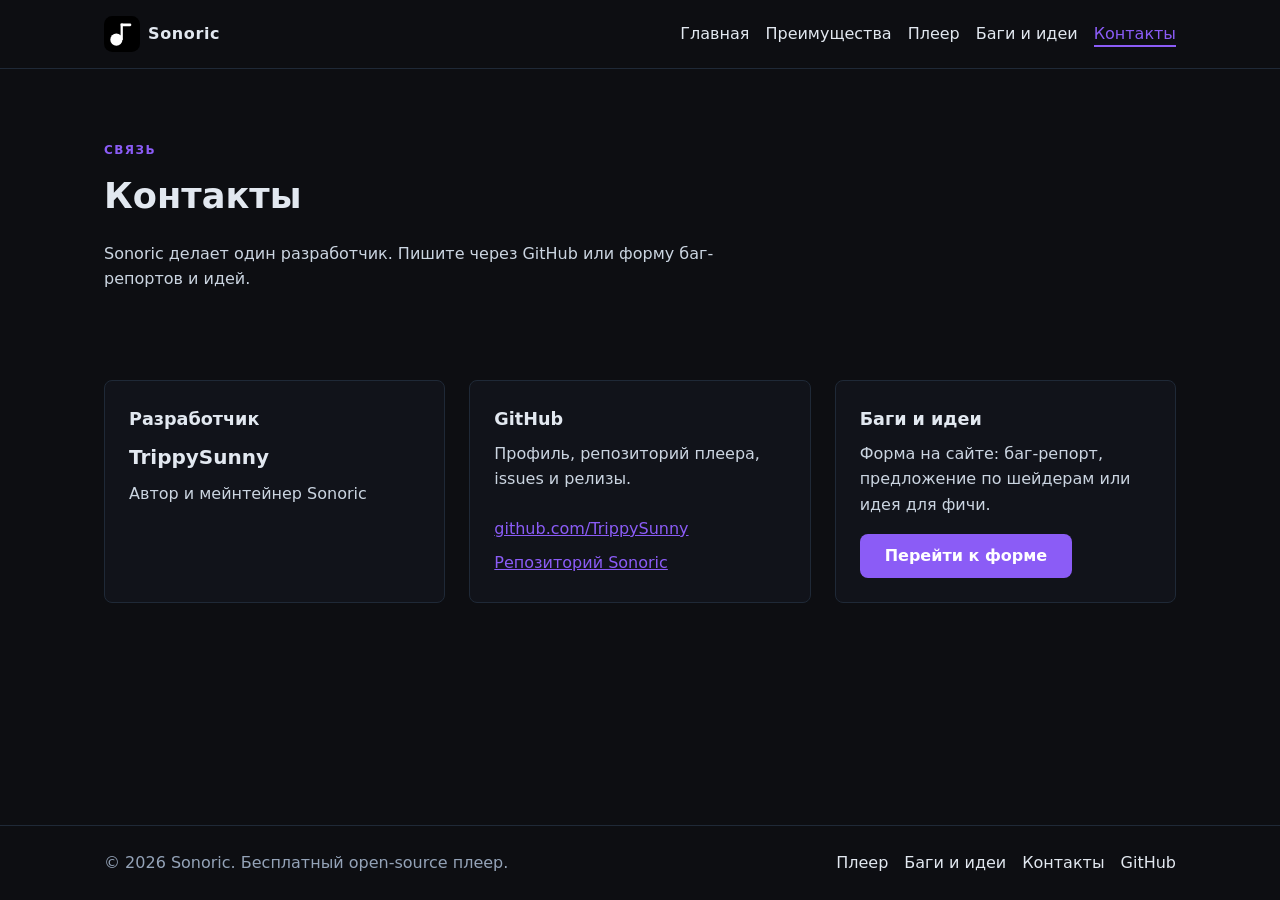
==== contacts.html @ 373dcc0c "site update" ====
<!DOCTYPE html>
<html lang="ru">
<head>
    <meta charset="UTF-8">
    <meta name="viewport" content="width=device-width, initial-scale=1.0">
    <meta name="description" content="Контакты разработчика Sonoric — TrippySunny. GitHub и форма баг-репортов.">
    <title>Sonoric — контакты</title>
    <link rel="stylesheet" href="css/style.css">
    <script src="js/main.js" defer></script>
</head>
<body>
    <a class="skip-link" href="#main">Перейти к содержимому</a>
    <header class="site-header">
        <div class="site-header__inner">
            <a class="site-logo" href="index.html">
                <svg class="site-logo__mark" viewBox="0 0 512 512" aria-hidden="true" focusable="false">
                    <rect width="512" height="512" rx="118" fill="#000000"></rect>
                    <g fill="#ffffff">
                        <circle cx="176" cy="336" r="86"></circle>
                        <rect x="236" y="108" width="32" height="232"></rect>
                        <rect x="236" y="108" width="152" height="36" rx="16"></rect>
                    </g>
                </svg>
                <span class="site-logo__name">Sonoric</span>
            </a>
            <nav class="site-nav" aria-label="Основная навигация">
                <ul class="site-nav__list">
                    <li class="site-nav__item">
                        <a class="site-nav__link" href="index.html">Главная</a>
                    </li>
                    <li class="site-nav__item">
                        <a class="site-nav__link" href="index.html#features">Преимущества</a>
                    </li>
                    <li class="site-nav__item">
                        <a class="site-nav__link" href="product.html">Плеер</a>
                    </li>
                    <li class="site-nav__item">
                        <a class="site-nav__link" href="order.html">Баги и идеи</a>
                    </li>
                    <li class="site-nav__item">
                        <a class="site-nav__link site-nav__link--current" href="contacts.html" aria-current="page">Контакты</a>
                    </li>
                </ul>
            </nav>
        </div>
    </header>
    <main id="main">
        <header class="page-hero">
            <p class="page-hero__eyebrow">Связь</p>
            <h1 class="page-hero__title">Контакты</h1>
            <p class="page-hero__text">Sonoric делает один разработчик. Пишите через GitHub или форму баг-репортов и идей.</p>
        </header>
        <section class="contacts" aria-labelledby="contacts-title">
            <h2 class="visually-hidden" id="contacts-title">Способы связи</h2>
            <div class="contacts__grid">
                <article class="contact-card">
                    <h3 class="contact-card__title">Разработчик</h3>
                    <address class="contact-card__address">
                        <p class="contact-card__name">TrippySunny</p>
                        <p class="contact-card__role">Автор и мейнтейнер Sonoric</p>
                    </address>
                </article>
                <article class="contact-card">
                    <h3 class="contact-card__title">GitHub</h3>
                    <p class="contact-card__text">Профиль, репозиторий плеера, issues и релизы.</p>
                    <ul class="contact-card__links">
                        <li>
                            <a class="contact-card__link" href="https://github.com/TrippySunny">github.com/TrippySunny</a>
                        </li>
                        <li>
                            <a class="contact-card__link" href="https://github.com/TrippySunny/Sonoric">Репозиторий Sonoric</a>
                        </li>
                    </ul>
                </article>
                <article class="contact-card">
                    <h3 class="contact-card__title">Баги и идеи</h3>
                    <p class="contact-card__text">Форма на сайте: баг-репорт, предложение по шейдерам или идея для фичи.</p>
                    <a class="button button--primary" href="order.html#feedback">Перейти к форме</a>
                </article>
            </div>
        </section>
    </main>
    <footer class="site-footer">
        <div class="site-footer__inner">
            <p class="site-footer__copy">© 2026 Sonoric. Бесплатный open-source плеер.</p>
            <ul class="site-footer__list">
                <li class="site-footer__item"><a class="site-footer__link" href="product.html">Плеер</a></li>
                <li class="site-footer__item"><a class="site-footer__link" href="order.html">Баги и идеи</a></li>
                <li class="site-footer__item"><a class="site-footer__link" href="contacts.html">Контакты</a></li>
                <li class="site-footer__item"><a class="site-footer__link" href="https://github.com/TrippySunny/Sonoric">GitHub</a></li>
            </ul>
        </div>
    </footer>
</body>
</html>
---- css/style.css ----
:root {
    --color-bg: #0d0e12;
    --color-text: #e2e8f0;
    --color-primary: #8b5cf6;
    --color-primary-dark: #6d28d9;
    --color-success: #10b981;
    --color-border: #1f2937;
    --color-danger: #ef4444;
    --space-sm: 8px;
    --space-md: 16px;
    --space-lg: 24px;
    --radius-sm: 6px;
    --radius-md: 8px;
}

*,
*::before,
*::after {
    box-sizing: border-box;
}

html {
    scroll-behavior: smooth;
    scroll-padding-top: 72px;
}

body {
    margin: 0;
    min-height: 100vh;
    display: flex;
    flex-direction: column;
    font-family: "Segoe UI", system-ui, sans-serif;
    line-height: 1.6;
    color: var(--color-text);
    background-color: var(--color-bg);
}

img,
svg {
    display: block;
    max-width: 100%;
}

a {
    color: var(--color-primary);
}

a:hover {
    color: var(--color-primary-dark);
}

a:focus-visible,
button:focus-visible,
input:focus-visible,
select:focus-visible,
textarea:focus-visible {
    outline: 2px solid var(--color-primary);
    outline-offset: 4px;
}

button,
input,
select,
textarea {
    font: inherit;
    color: inherit;
}

button:disabled,
input:disabled,
select:disabled,
textarea:disabled {
    opacity: 0.45;
    cursor: not-allowed;
}

code {
    font-family: inherit;
    font-weight: 700;
    color: var(--color-primary);
}

.skip-link {
    position: absolute;
    top: var(--space-sm);
    left: var(--space-sm);
    z-index: 20;
    padding: var(--space-sm) var(--space-md);
    background-color: var(--color-primary);
    color: #ffffff;
    text-decoration: none;
    border-radius: var(--radius-sm);
    transform: translateY(-140%);
}

.skip-link:focus-visible {
    transform: translateY(0);
}

.visually-hidden {
    position: absolute;
    width: 1px;
    height: 1px;
    padding: 0;
    margin: -1px;
    overflow: hidden;
    clip: rect(0, 0, 0, 0);
    white-space: nowrap;
    border: 0;
}

.site-header {
    position: sticky;
    top: 0;
    z-index: 10;
    border-bottom: 1px solid var(--color-border);
    background-color: var(--color-bg);
}

.site-header__inner {
    display: flex;
    align-items: center;
    justify-content: space-between;
    gap: var(--space-lg);
    max-width: 1120px;
    margin: 0 auto;
    padding: var(--space-md) var(--space-lg);
}

.site-logo {
    display: flex;
    align-items: center;
    gap: var(--space-sm);
    color: var(--color-text);
    text-decoration: none;
}

.site-logo:hover {
    color: var(--color-primary);
}

.site-logo__mark {
    width: 36px;
    height: 36px;
    flex-shrink: 0;
}

.site-logo__name {
    font-weight: 700;
    letter-spacing: 0.04em;
}

.site-nav__list {
    display: flex;
    flex-wrap: wrap;
    align-items: center;
    gap: var(--space-md);
    margin: 0;
    padding: 0;
    list-style: none;
}

.site-nav__link {
    color: var(--color-text);
    text-decoration: none;
    border-bottom: 2px solid transparent;
    padding-bottom: 2px;
}

.site-nav__link:hover,
.site-nav__link--current {
    color: var(--color-primary);
    border-bottom-color: var(--color-primary);
}

.button {
    display: inline-flex;
    align-items: center;
    justify-content: center;
    min-height: 44px;
    padding: var(--space-sm) var(--space-lg);
    border: 1px solid transparent;
    border-radius: var(--radius-md);
    text-decoration: none;
    font-weight: 700;
    cursor: pointer;
}

.button--primary {
    background-color: var(--color-primary);
    color: #ffffff;
}

.button--primary:hover {
    background-color: var(--color-primary-dark);
    color: #ffffff;
}

.button--success {
    background-color: var(--color-success);
    color: #0d0e12;
}

.button--success:hover {
    color: #0d0e12;
    filter: brightness(1.12);
}

.button:disabled {
    background-color: var(--color-border);
    color: var(--color-text);
    filter: none;
}

main {
    flex: 1 0 auto;
    width: 100%;
    max-width: 1120px;
    margin: 0 auto;
    padding: var(--space-lg);
}

.hero {
    display: grid;
    grid-template-columns: minmax(0, 1.2fr) minmax(220px, 0.8fr);
    gap: var(--space-lg);
    align-items: center;
    padding: 48px 0 var(--space-lg);
}

.hero__eyebrow,
.page-hero__eyebrow,
.repo-card__eyebrow {
    margin: 0 0 var(--space-sm);
    color: var(--color-primary);
    letter-spacing: 0.12em;
    text-transform: uppercase;
    font-size: 0.75rem;
    font-weight: 700;
}

.hero__title {
    margin: 0;
    font-size: clamp(2.4rem, 6vw, 4.2rem);
    line-height: 1.05;
    letter-spacing: -0.04em;
}

.hero__tagline {
    margin: var(--space-md) 0;
    font-size: 1.15rem;
    color: #cbd5e1;
}

.hero__text,
.page-hero__text {
    margin: 0 0 var(--space-lg);
    max-width: 42rem;
    color: #cbd5e1;
}

.hero__actions {
    display: flex;
    flex-wrap: wrap;
    gap: var(--space-md);
}

.hero__visual {
    display: flex;
    align-items: flex-end;
    justify-content: center;
    min-height: 220px;
    padding: var(--space-lg);
    border: 1px solid var(--color-border);
    border-radius: var(--radius-md);
    background-color: #11131a;
}

.eq-bars {
    display: flex;
    align-items: flex-end;
    gap: var(--space-sm);
    height: 160px;
}

.eq-bars__bar {
    width: 14px;
    height: 40%;
    border-radius: var(--radius-sm) var(--radius-sm) 0 0;
    background-color: var(--color-primary);
    animation: eq-pulse 1.4s ease-in-out infinite;
}

.eq-bars__bar:nth-child(2) {
    height: 70%;
    animation-delay: 0.1s;
    background-color: var(--color-primary-dark);
}

.eq-bars__bar:nth-child(3) {
    height: 100%;
    animation-delay: 0.2s;
}

.eq-bars__bar:nth-child(4) {
    height: 55%;
    animation-delay: 0.15s;
}

.eq-bars__bar:nth-child(5) {
    height: 88%;
    animation-delay: 0.25s;
    background-color: var(--color-success);
}

.eq-bars__bar:nth-child(6) {
    height: 42%;
    animation-delay: 0.05s;
}

.eq-bars__bar:nth-child(7) {
    height: 76%;
    animation-delay: 0.3s;
}

.eq-bars__bar:nth-child(8) {
    height: 58%;
    animation-delay: 0.18s;
    background-color: var(--color-primary-dark);
}

@keyframes eq-pulse {
    0%,
    100% {
        transform: scaleY(0.72);
    }

    50% {
        transform: scaleY(1);
    }
}

.features,
.capability-grid,
.specs,
.repo,
.feedback,
.contacts {
    padding: 48px 0;
}

.features__intro {
    margin-bottom: var(--space-lg);
}

.features__title,
.page-hero__title,
.section-title {
    margin: 0 0 var(--space-md);
    font-size: clamp(1.6rem, 3vw, 2.2rem);
}

.features__lead {
    margin: 0;
    color: #cbd5e1;
}

.features__grid,
.capability-grid__list {
    display: grid;
    grid-template-columns: repeat(2, minmax(0, 1fr));
    gap: var(--space-lg);
}

.contacts__grid {
    display: grid;
    grid-template-columns: repeat(3, minmax(0, 1fr));
    gap: var(--space-lg);
}

.feature-card,
.contact-card {
    padding: var(--space-lg);
    border: 1px solid var(--color-border);
    border-radius: var(--radius-md);
    background-color: #11131a;
}

.feature-card:hover,
.contact-card:hover {
    border-color: var(--color-primary);
}

.feature-card__title,
.contact-card__title,
.repo-card__title {
    margin: 0 0 var(--space-sm);
    font-size: 1.1rem;
}

.feature-card__text,
.contact-card__text,
.repo-card__text {
    margin: 0;
    color: #cbd5e1;
}

.page-hero {
    padding: 48px 0 var(--space-md);
}

.specs__frame {
    overflow-x: auto;
    border: 1px solid var(--color-border);
    border-radius: var(--radius-md);
}

.spec-table {
    width: 100%;
    border-collapse: collapse;
}

.spec-table__caption {
    caption-side: bottom;
    padding: var(--space-md);
    color: #94a3b8;
    text-align: left;
}

.spec-table th,
.spec-table td {
    padding: var(--space-md);
    border-bottom: 1px solid var(--color-border);
    text-align: left;
    vertical-align: top;
}

.spec-table thead th {
    background-color: #11131a;
    color: var(--color-primary);
}

.spec-table tbody th {
    font-weight: 600;
    white-space: nowrap;
}

.spec-table tbody tr:hover {
    background-color: #151821;
}

.repo-card {
    position: relative;
    padding: 48px var(--space-lg) var(--space-lg);
    border: 1px solid var(--color-border);
    border-radius: var(--radius-md);
    background-color: #11131a;
}

.repo-card__badge {
    position: absolute;
    top: var(--space-md);
    right: var(--space-md);
    padding: 4px var(--space-sm);
    border-radius: var(--radius-sm);
    background-color: var(--color-primary);
    color: #ffffff;
    font-size: 0.75rem;
    font-weight: 700;
    letter-spacing: 0.08em;
    text-transform: uppercase;
}

.repo-card .button {
    margin-top: var(--space-lg);
}

.feedback-form {
    display: grid;
    grid-template-columns: repeat(2, minmax(0, 1fr));
    gap: var(--space-lg);
    padding: var(--space-lg);
    border: 1px solid var(--color-border);
    border-radius: var(--radius-md);
    background-color: #11131a;
}

.feedback-form__field {
    display: flex;
    flex-direction: column;
    gap: var(--space-sm);
}

.feedback-form__field--wide,
.feedback-form__consent,
.feedback-form__submit {
    grid-column: 1 / -1;
}

.feedback-form__label {
    font-weight: 600;
}

.feedback-form__required {
    color: var(--color-danger);
}

.feedback-form__input,
.feedback-form__select,
.feedback-form__textarea {
    width: 100%;
    padding: var(--space-sm) var(--space-md);
    border: 1px solid var(--color-border);
    border-radius: var(--radius-sm);
    background-color: var(--color-bg);
}

.feedback-form__input:hover,
.feedback-form__select:hover,
.feedback-form__textarea:hover {
    border-color: var(--color-primary);
}

.feedback-form__textarea {
    resize: vertical;
    min-height: 160px;
}

.feedback-form__consent {
    display: flex;
    align-items: flex-start;
    gap: var(--space-sm);
}

.feedback-form__checkbox {
    width: 18px;
    height: 18px;
    margin-top: 3px;
    accent-color: var(--color-primary);
}

.feedback-form__consent-label {
    color: #cbd5e1;
}

.contact-card__address {
    font-style: normal;
}

.contact-card__name {
    margin: 0 0 var(--space-sm);
    font-size: 1.25rem;
    font-weight: 700;
}

.contact-card__role {
    margin: 0;
    color: #cbd5e1;
}

.contact-card__links {
    margin: var(--space-md) 0 0;
    padding: 0;
    list-style: none;
}

.contact-card__link {
    display: inline-block;
    margin-top: var(--space-sm);
}

.contact-card .button {
    margin-top: var(--space-md);
}

.demo-dialog {
    width: min(520px, 92vw);
    padding: 0;
    border: 1px solid var(--color-border);
    border-radius: var(--radius-md);
    background-color: #11131a;
    color: var(--color-text);
}

.demo-dialog::backdrop {
    background-color: rgb(13 14 18 / 0.72);
}

.demo-dialog__panel {
    padding: var(--space-lg);
}

.demo-dialog__head {
    display: flex;
    align-items: center;
    justify-content: space-between;
    gap: var(--space-md);
    margin-bottom: var(--space-md);
}

.demo-dialog__title {
    margin: 0;
    font-size: 1.25rem;
}

.demo-dialog__close {
    width: 36px;
    height: 36px;
    border: 1px solid var(--color-border);
    border-radius: var(--radius-sm);
    background-color: transparent;
    cursor: pointer;
}

.demo-dialog__close:hover {
    border-color: var(--color-danger);
    color: var(--color-danger);
}

.demo-player {
    display: flex;
    gap: var(--space-md);
    align-items: center;
    margin-bottom: var(--space-md);
    padding: var(--space-md);
    border: 1px solid var(--color-border);
    border-radius: var(--radius-md);
    background-color: var(--color-bg);
}

.demo-player__cover {
    width: 72px;
    height: 72px;
    flex-shrink: 0;
    border-radius: var(--radius-sm);
    background-color: var(--color-primary-dark);
}

.demo-player__track {
    margin: 0;
    font-weight: 700;
}

.demo-player__artist {
    margin: 4px 0 var(--space-sm);
    color: #94a3b8;
    font-size: 0.9rem;
}

.demo-player__wave {
    display: flex;
    align-items: flex-end;
    gap: 4px;
    height: 18px;
}

.demo-player__bar {
    width: 4px;
    height: 100%;
    background-color: var(--color-success);
    border-radius: 2px;
}

.demo-player__bar:nth-child(2) {
    height: 60%;
}

.demo-player__bar:nth-child(3) {
    height: 90%;
}

.demo-player__bar:nth-child(4) {
    height: 40%;
}

.demo-player__bar:nth-child(5) {
    height: 75%;
}

.demo-dialog__text {
    margin: 0;
    color: #cbd5e1;
}

.site-footer {
    margin-top: auto;
    border-top: 1px solid var(--color-border);
}

.site-footer__inner {
    display: flex;
    align-items: center;
    justify-content: space-between;
    gap: var(--space-md);
    max-width: 1120px;
    margin: 0 auto;
    padding: var(--space-lg);
}

.site-footer__copy {
    margin: 0;
    color: #94a3b8;
}

.site-footer__list {
    display: flex;
    flex-wrap: wrap;
    gap: var(--space-md);
    margin: 0;
    padding: 0;
    list-style: none;
}

.site-footer__link {
    color: var(--color-text);
    text-decoration: none;
}

.site-footer__link:hover {
    color: var(--color-primary);
}

@media (max-width: 768px) {
    .site-header__inner,
    .site-footer__inner {
        flex-direction: column;
        align-items: flex-start;
    }

    .hero,
    .features__grid,
    .capability-grid__list,
    .contacts__grid,
    .feedback-form {
        grid-template-columns: 1fr;
    }

    .hero__visual {
        min-height: 160px;
    }
}
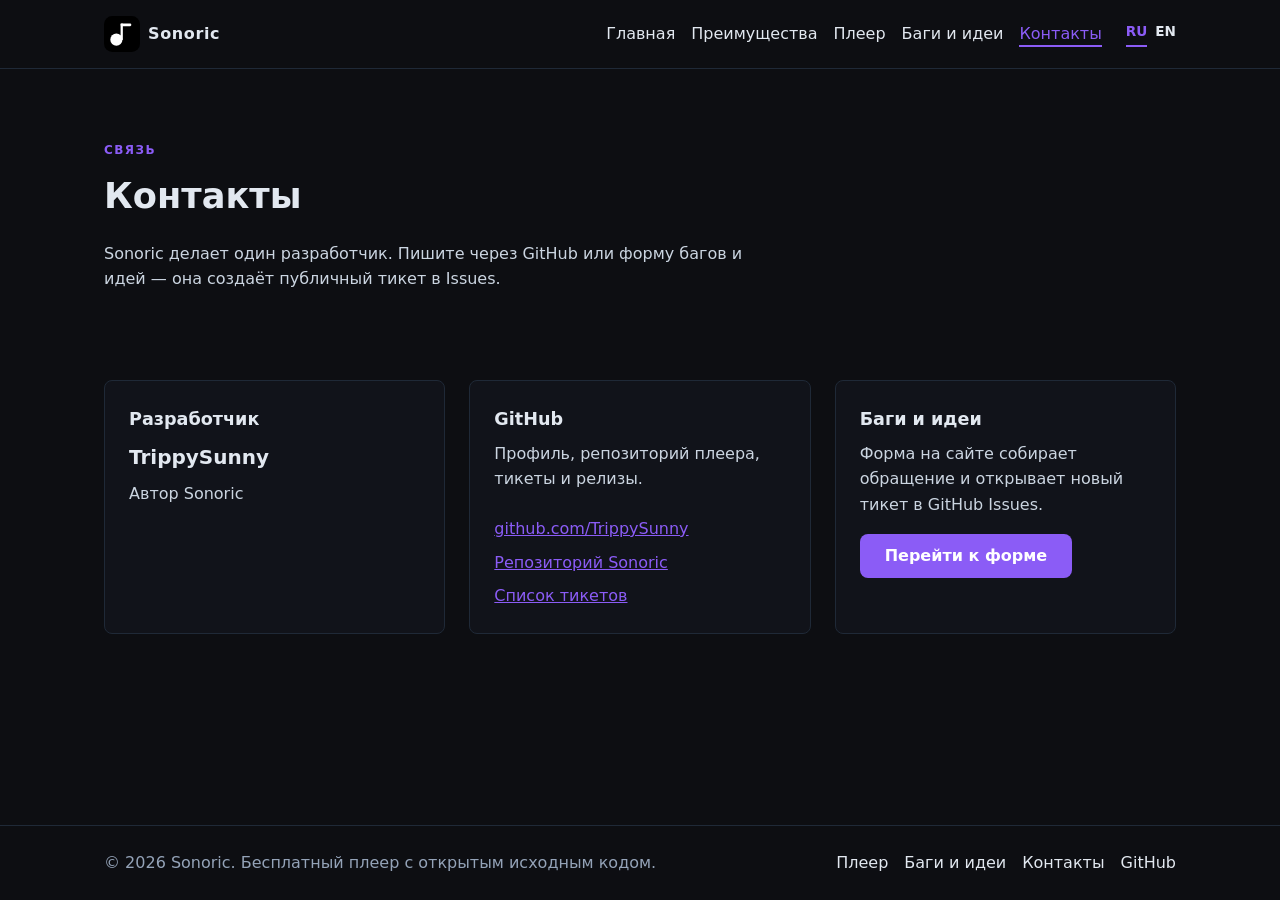
==== commit c468e910: "site update" ====
--- a/contacts.html
+++ b/contacts.html
@@ -5,6 +5,8 @@
     <meta name="viewport" content="width=device-width, initial-scale=1.0">
     <meta name="description" content="Контакты разработчика Sonoric — TrippySunny. GitHub и форма баг-репортов.">
     <title>Sonoric — контакты</title>
+    <link rel="alternate" hreflang="ru" href="contacts.html">
+    <link rel="alternate" hreflang="en" href="en/contacts.html">
     <link rel="stylesheet" href="css/style.css">
     <script src="js/main.js" defer></script>
 </head>
@@ -23,32 +25,38 @@
                 </svg>
                 <span class="site-logo__name">Sonoric</span>
             </a>
-            <nav class="site-nav" aria-label="Основная навигация">
-                <ul class="site-nav__list">
-                    <li class="site-nav__item">
-                        <a class="site-nav__link" href="index.html">Главная</a>
-                    </li>
-                    <li class="site-nav__item">
-                        <a class="site-nav__link" href="index.html#features">Преимущества</a>
-                    </li>
-                    <li class="site-nav__item">
-                        <a class="site-nav__link" href="product.html">Плеер</a>
-                    </li>
-                    <li class="site-nav__item">
-                        <a class="site-nav__link" href="order.html">Баги и идеи</a>
-                    </li>
-                    <li class="site-nav__item">
-                        <a class="site-nav__link site-nav__link--current" href="contacts.html" aria-current="page">Контакты</a>
-                    </li>
-                </ul>
-            </nav>
+            <div class="site-header__tools">
+                <nav class="site-nav" aria-label="Основная навигация">
+                    <ul class="site-nav__list">
+                        <li class="site-nav__item">
+                            <a class="site-nav__link" href="index.html">Главная</a>
+                        </li>
+                        <li class="site-nav__item">
+                            <a class="site-nav__link" href="index.html#features">Преимущества</a>
+                        </li>
+                        <li class="site-nav__item">
+                            <a class="site-nav__link" href="product.html">Плеер</a>
+                        </li>
+                        <li class="site-nav__item">
+                            <a class="site-nav__link" href="order.html">Баги и идеи</a>
+                        </li>
+                        <li class="site-nav__item">
+                            <a class="site-nav__link site-nav__link--current" href="contacts.html" aria-current="page">Контакты</a>
+                        </li>
+                    </ul>
+                </nav>
+                <nav class="lang-switch" aria-label="Язык">
+                    <a class="lang-switch__link lang-switch__link--current" href="contacts.html" hreflang="ru" lang="ru" aria-current="true">RU</a>
+                    <a class="lang-switch__link" href="en/contacts.html" hreflang="en" lang="en">EN</a>
+                </nav>
+            </div>
         </div>
     </header>
     <main id="main">
         <header class="page-hero">
             <p class="page-hero__eyebrow">Связь</p>
             <h1 class="page-hero__title">Контакты</h1>
-            <p class="page-hero__text">Sonoric делает один разработчик. Пишите через GitHub или форму баг-репортов и идей.</p>
+            <p class="page-hero__text">Sonoric делает один разработчик. Пишите через GitHub или форму багов и идей — она создаёт публичный тикет в Issues.</p>
         </header>
         <section class="contacts" aria-labelledby="contacts-title">
             <h2 class="visually-hidden" id="contacts-title">Способы связи</h2>
@@ -57,12 +65,12 @@
                     <h3 class="contact-card__title">Разработчик</h3>
                     <address class="contact-card__address">
                         <p class="contact-card__name">TrippySunny</p>
-                        <p class="contact-card__role">Автор и мейнтейнер Sonoric</p>
+                        <p class="contact-card__role">Автор Sonoric</p>
                     </address>
                 </article>
                 <article class="contact-card">
                     <h3 class="contact-card__title">GitHub</h3>
-                    <p class="contact-card__text">Профиль, репозиторий плеера, issues и релизы.</p>
+                    <p class="contact-card__text">Профиль, репозиторий плеера, тикеты и релизы.</p>
                     <ul class="contact-card__links">
                         <li>
                             <a class="contact-card__link" href="https://github.com/TrippySunny">github.com/TrippySunny</a>
@@ -70,11 +78,14 @@
                         <li>
                             <a class="contact-card__link" href="https://github.com/TrippySunny/Sonoric">Репозиторий Sonoric</a>
                         </li>
+                        <li>
+                            <a class="contact-card__link" href="https://github.com/TrippySunny/Sonoric/issues">Список тикетов</a>
+                        </li>
                     </ul>
                 </article>
                 <article class="contact-card">
                     <h3 class="contact-card__title">Баги и идеи</h3>
-                    <p class="contact-card__text">Форма на сайте: баг-репорт, предложение по шейдерам или идея для фичи.</p>
+                    <p class="contact-card__text">Форма на сайте собирает обращение и открывает новый тикет в GitHub Issues.</p>
                     <a class="button button--primary" href="order.html#feedback">Перейти к форме</a>
                 </article>
             </div>
@@ -82,7 +93,7 @@
     </main>
     <footer class="site-footer">
         <div class="site-footer__inner">
-            <p class="site-footer__copy">© 2026 Sonoric. Бесплатный open-source плеер.</p>
+            <p class="site-footer__copy">© 2026 Sonoric. Бесплатный плеер с открытым исходным кодом.</p>
             <ul class="site-footer__list">
                 <li class="site-footer__item"><a class="site-footer__link" href="product.html">Плеер</a></li>
                 <li class="site-footer__item"><a class="site-footer__link" href="order.html">Баги и идеи</a></li>
--- a/css/style.css
+++ b/css/style.css
@@ -127,6 +127,35 @@
     padding: var(--space-md) var(--space-lg);
 }
 
+.site-header__tools {
+    display: flex;
+    align-items: center;
+    justify-content: flex-end;
+    flex-wrap: wrap;
+    gap: var(--space-lg);
+}
+
+.lang-switch {
+    display: flex;
+    align-items: center;
+    gap: var(--space-sm);
+}
+
+.lang-switch__link {
+    color: var(--color-text);
+    text-decoration: none;
+    border-bottom: 2px solid transparent;
+    padding-bottom: 2px;
+    font-size: 0.85rem;
+    font-weight: 700;
+}
+
+.lang-switch__link:hover,
+.lang-switch__link--current {
+    color: var(--color-primary);
+    border-bottom-color: var(--color-primary);
+}
+
 .site-logo {
     display: flex;
     align-items: center;
@@ -543,6 +572,12 @@
     color: #cbd5e1;
 }
 
+.feedback-form__note {
+    grid-column: 1 / -1;
+    margin: 0;
+    color: #94a3b8;
+}
+
 .contact-card__address {
     font-style: normal;
 }
@@ -571,115 +606,6 @@
 
 .contact-card .button {
     margin-top: var(--space-md);
-}
-
-.demo-dialog {
-    width: min(520px, 92vw);
-    padding: 0;
-    border: 1px solid var(--color-border);
-    border-radius: var(--radius-md);
-    background-color: #11131a;
-    color: var(--color-text);
-}
-
-.demo-dialog::backdrop {
-    background-color: rgb(13 14 18 / 0.72);
-}
-
-.demo-dialog__panel {
-    padding: var(--space-lg);
-}
-
-.demo-dialog__head {
-    display: flex;
-    align-items: center;
-    justify-content: space-between;
-    gap: var(--space-md);
-    margin-bottom: var(--space-md);
-}
-
-.demo-dialog__title {
-    margin: 0;
-    font-size: 1.25rem;
-}
-
-.demo-dialog__close {
-    width: 36px;
-    height: 36px;
-    border: 1px solid var(--color-border);
-    border-radius: var(--radius-sm);
-    background-color: transparent;
-    cursor: pointer;
-}
-
-.demo-dialog__close:hover {
-    border-color: var(--color-danger);
-    color: var(--color-danger);
-}
-
-.demo-player {
-    display: flex;
-    gap: var(--space-md);
-    align-items: center;
-    margin-bottom: var(--space-md);
-    padding: var(--space-md);
-    border: 1px solid var(--color-border);
-    border-radius: var(--radius-md);
-    background-color: var(--color-bg);
-}
-
-.demo-player__cover {
-    width: 72px;
-    height: 72px;
-    flex-shrink: 0;
-    border-radius: var(--radius-sm);
-    background-color: var(--color-primary-dark);
-}
-
-.demo-player__track {
-    margin: 0;
-    font-weight: 700;
-}
-
-.demo-player__artist {
-    margin: 4px 0 var(--space-sm);
-    color: #94a3b8;
-    font-size: 0.9rem;
-}
-
-.demo-player__wave {
-    display: flex;
-    align-items: flex-end;
-    gap: 4px;
-    height: 18px;
-}
-
-.demo-player__bar {
-    width: 4px;
-    height: 100%;
-    background-color: var(--color-success);
-    border-radius: 2px;
-}
-
-.demo-player__bar:nth-child(2) {
-    height: 60%;
-}
-
-.demo-player__bar:nth-child(3) {
-    height: 90%;
-}
-
-.demo-player__bar:nth-child(4) {
-    height: 40%;
-}
-
-.demo-player__bar:nth-child(5) {
-    height: 75%;
-}
-
-.demo-dialog__text {
-    margin: 0;
-    color: #cbd5e1;
 }
 
 .site-footer {
